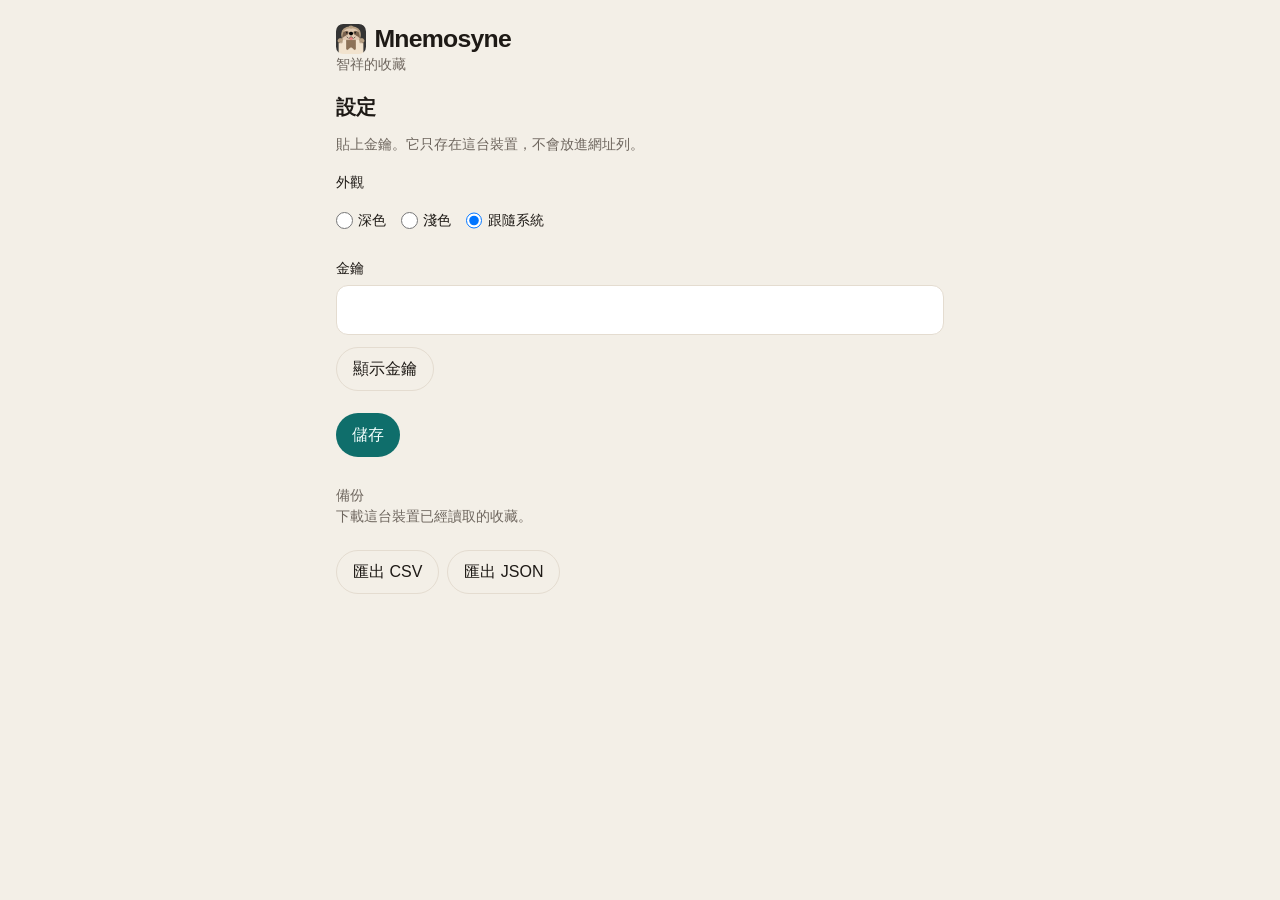
==== index.html @ 2cce24e7 "主頁面標題旁加上樹懶小圖示，sw v20" ====
<!DOCTYPE html>
<html lang="zh-Hant-TW">
<head>
  <meta charset="utf-8">
  <meta name="viewport" content="width=device-width, initial-scale=1, viewport-fit=cover">
  <meta name="theme-color" content="#0f6e6b">
  <script>
    (function () {
      var choice = 'system';
      try {
        var saved = localStorage.getItem('mnemosyne.theme');
        if (saved === 'dark' || saved === 'light' || saved === 'system') choice = saved;
      } catch (err) {}
      var dark = choice === 'dark' || (choice !== 'light' && matchMedia('(prefers-color-scheme: dark)').matches);
      document.documentElement.setAttribute('data-theme', dark ? 'dark' : 'light');
      var meta = document.querySelector('meta[name="theme-color"]');
      if (meta) meta.setAttribute('content', dark ? '#141210' : '#0f6e6b');
    })();
  </script>
  <meta name="description" content="Mnemosyne，個人連結收藏。">
  <meta name="mobile-web-app-capable" content="yes">
  <meta name="apple-mobile-web-app-capable" content="yes">
  <meta name="apple-mobile-web-app-title" content="Mnemosyne">
  <title>Mnemosyne</title>
  <link rel="icon" href="./favicon.ico" sizes="any">
  <link rel="icon" type="image/png" sizes="32x32" href="./icons/favicon-32.png">
  <link rel="apple-touch-icon" href="./icons/icon-192.png">
  <link rel="manifest" href="./manifest.json">
  <link rel="stylesheet" href="./styles.css">
</head>
<body>
  <div class="wrap">
    <header>
      <div>
        <h1 class="brand"><img src="./icons/logo-96.png" alt="" width="32" height="32">Mnemosyne</h1>
        <p class="sub">智祥的收藏</p>
      </div>
      <div class="header-actions">
        <button type="button" id="nav-back" class="ghost" hidden>返回</button>
        <button type="button" id="nav-add" class="ghost" hidden>新增</button>
        <button type="button" id="nav-settings" class="ghost">設定</button>
      </div>
    </header>

    <div id="banner" class="banner" role="status" hidden>
      <span id="banner-text"></span>
      <button type="button" id="banner-edit" class="ghost" hidden>編輯</button>
    </div>

    <section id="view-list" hidden>
      <div id="list-tools" hidden>
        <input id="search" type="search" placeholder="搜尋標題、摘要、備註、分類或標籤" autocomplete="off" enterkeyhint="search">
        <div class="sort-row">
          <label for="sort">排序</label>
          <select id="sort">
            <option value="newest">最新</option>
            <option value="oldest">最舊</option>
            <option value="title">標題</option>
          </select>
        </div>
        <p class="hint filter-label">平台</p>
        <div id="platform-filters" class="chips"></div>
        <p class="hint filter-label">分類</p>
        <div id="category-filters" class="chips"></div>
        <div id="active-filters" class="chips" hidden></div>
        <p id="result-count" class="hint"></p>
      </div>
      <p id="list-status" class="hint" role="status" hidden></p>
      <div id="empty" class="empty" hidden>
        <p id="empty-text">還沒有收藏。</p>
        <button type="button" id="empty-add">新增第一則</button>
        <button type="button" id="clear-filters" class="ghost" hidden>清除條件</button>
      </div>
      <div id="cards"></div>
      <button type="button" id="show-more" class="ghost show-more" hidden>顯示更多</button>
    </section>

    <div id="view-form" class="modal" hidden>
      <div class="modal-card" role="dialog" aria-modal="true" aria-labelledby="form-heading">
        <div class="modal-head">
          <h2 id="form-heading">編輯書籤</h2>
          <button type="button" id="form-close" class="ghost icon-close" aria-label="關閉">×</button>
        </div>
        <form id="item-form">
          <div class="modal-body">
            <label for="item-url">URL</label>
            <div class="url-line">
              <input id="item-url" name="url" type="url" inputmode="url" autocomplete="off" spellcheck="false" placeholder="https://" required>
              <button type="button" id="paste-btn" class="ghost" title="貼上剪貼簿內容">貼上</button>
              <button type="button" id="preview-btn" class="ghost">抓取資訊</button>
            </div>
            <p id="preview-status" class="hint field-note" role="status" hidden></p>

            <label for="item-title">標題</label>
            <input id="item-title" name="title" type="text" autocomplete="off">

            <label for="item-summary">描述</label>
            <textarea id="item-summary" name="summary" rows="4"></textarea>

            <section class="form-card">
              <div class="field-head">
                <span id="category-label">分類</span>
                <button type="button" id="new-category" class="ghost">新增分類</button>
              </div>
              <input id="category-search" type="search" placeholder="搜尋分類" autocomplete="off" aria-labelledby="category-label">
              <div id="category-list" class="cat-list" role="group" aria-labelledby="category-label"></div>
              <div id="chosen-category" class="chosen" hidden></div>
              <input id="item-category" name="category" type="hidden">
            </section>

            <section class="form-card">
              <label for="item-note">筆記</label>
              <textarea id="item-note" name="note" rows="3" placeholder="新增筆記..."></textarea>
            </section>

            <section class="form-card">
              <div class="field-head">
                <span id="tag-label">標籤</span>
                <button type="button" id="new-tag" class="ghost">新增標籤</button>
              </div>
              <div id="new-tag-row" class="new-tag-row" hidden>
                <input id="new-tag-name" type="text" placeholder="新標籤" autocomplete="off" aria-labelledby="tag-label">
                <button type="button" id="new-tag-add" class="ghost">加入</button>
              </div>
              <input id="tag-search" type="search" placeholder="搜尋標籤" autocomplete="off" aria-labelledby="tag-label">
              <div id="tag-list" class="cat-list" role="group" aria-labelledby="tag-label"></div>
              <p id="tag-empty" class="tag-empty" hidden>尚未建立標籤</p>
              <input id="item-tags" name="tags" type="hidden">
            </section>

            <p id="form-message" class="banner" role="status" hidden></p>
            <button type="button" id="form-delete" class="danger" hidden>刪除</button>
          </div>
          <div class="modal-foot">
            <button type="button" id="form-cancel" class="ghost">取消</button>
            <button type="submit" id="save-btn">儲存</button>
          </div>
        </form>
      </div>
    </div>

    <section id="view-settings" hidden>
      <h2>設定</h2>
      <p class="hint">貼上金鑰。它只存在這台裝置，不會放進網址列。</p>
      <fieldset class="theme-choice">
        <legend>外觀</legend>
        <label><input type="radio" name="theme" value="dark"> 深色</label>
        <label><input type="radio" name="theme" value="light"> 淺色</label>
        <label><input type="radio" name="theme" value="system" checked> 跟隨系統</label>
      </fieldset>
      <form id="settings-form" autocomplete="off">
        <label for="secret-key">金鑰</label>
        <input id="secret-key" name="secret-key" type="password" spellcheck="false" autocomplete="off" required>
        <button type="button" id="toggle-key" class="ghost">顯示金鑰</button>
        <p id="settings-message" class="banner" role="status" hidden></p>
        <div class="form-actions">
          <button type="submit">儲存</button>
          <button type="button" id="clear-settings" class="ghost" hidden>清除這台裝置上的設定</button>
        </div>
      </form>
      <div class="backup">
        <p class="hint filter-label">備份</p>
        <p class="hint">下載這台裝置已經讀取的收藏。</p>
        <div class="form-actions">
          <button type="button" id="export-csv" class="ghost">匯出 CSV</button>
          <button type="button" id="export-json" class="ghost">匯出 JSON</button>
        </div>
        <p id="export-message" class="hint" role="status" hidden></p>
      </div>
    </section>
  </div>

  <div id="confirm" class="confirm" hidden>
    <div class="confirm-card" role="dialog" aria-modal="true" aria-labelledby="confirm-text">
      <p id="confirm-text">要刪除這則收藏嗎？</p>
      <p class="hint">刪除後不會留在清單裡。</p>
      <div class="form-actions">
        <button type="button" id="confirm-delete" class="danger">刪除</button>
        <button type="button" id="confirm-cancel" class="ghost">取消</button>
      </div>
    </div>
  </div>

  <div id="category-dialog" class="confirm" hidden>
    <form id="category-form" class="confirm-card">
      <h2>新增分類</h2>
      <label for="new-cat-name">分類名稱</label>
      <input id="new-cat-name" type="text" placeholder="例如：科技、設計..." autocomplete="off" required>
      <label for="new-cat-parent">父分類</label>
      <select id="new-cat-parent">
        <option value="">未分類</option>
      </select>
      <p class="hint filter-label">顏色</p>
      <div id="swatches" class="swatches"></div>
      <label for="new-cat-hex">自訂顏色</label>
      <input id="new-cat-hex" type="text" value="#3d8195" spellcheck="false" autocomplete="off" inputmode="text">
      <p class="hint filter-label">預覽</p>
      <p id="cat-preview" class="cat-chip">例如：科技、設計...</p>
      <p id="category-dialog-message" class="banner" role="status" hidden></p>
      <div class="form-actions">
        <button type="button" id="cat-cancel" class="ghost">取消</button>
        <button type="submit" id="cat-create">建立</button>
      </div>
    </form>
  </div>

  <script src="./app.js"></script>
</body>
</html>
---- styles.css ----
:root {
  --bg: #f3efe7;
  --card: #fffdf9;
  --ink: #1e1a16;
  --muted: #6f675f;
  --line: #e4dcd0;
  --accent: #0f6e6b;
  --accent-ink: #f4fffe;
  --danger: #8d2f2f;
  --chip: #efe8dc;
  --surface: #fff;
  --summary: #3d3833;
  --note: #f6f1e8;
  --banner: #fff1ee;
  --banner-ink: #6e2424;
  --ok: #e7f4f1;
  --ok-ink: #0e4f4b;
  --overlay: rgba(30, 26, 22, 0.45);
  --shadow: 0 1px 2px rgba(40, 30, 20, 0.05), 0 10px 28px rgba(40, 30, 20, 0.06);
  color-scheme: light;
  background: var(--bg);
}

:root[data-theme="dark"] {
  --bg: #141210;
  --card: #221e1a;
  --ink: #f6f1ea;
  --muted: #c4b8ab;
  --line: #433c35;
  --accent: #3cafa8;
  --accent-ink: #062221;
  --danger: #e07a72;
  --chip: #3a332d;
  --surface: #2c2723;
  --summary: #e6ddd3;
  --note: #2a251f;
  --banner: #3c2422;
  --banner-ink: #ffd5cf;
  --ok: #163632;
  --ok-ink: #c9f3ec;
  --overlay: rgba(0, 0, 0, 0.62);
  --shadow: 0 1px 2px rgba(0, 0, 0, 0.35), 0 10px 28px rgba(0, 0, 0, 0.4);
  color-scheme: dark;
}

* { box-sizing: border-box; }

html, body { margin: 0; }

body {
  min-height: 100vh;
  background: var(--bg);
  color: var(--ink);
  font-family: "Noto Sans TC", "PingFang TC", "Microsoft JhengHei", "WenQuanYi Micro Hei", sans-serif;
  font-size: 16px;
  line-height: 1.5;
  padding-left: env(safe-area-inset-left);
  padding-right: env(safe-area-inset-right);
}

button, input, textarea { font: inherit; color: inherit; }

button { cursor: pointer; }

.wrap {
  width: min(40rem, 100%);
  margin: 0 auto;
  padding: 1rem 1rem calc(2.5rem + env(safe-area-inset-bottom));
}

header {
  display: flex;
  align-items: flex-end;
  justify-content: space-between;
  gap: 0.75rem;
  margin-bottom: 1rem;
}

h1, h2, p { margin: 0; }

h1 {
  font-size: 1.55rem;
  letter-spacing: -0.03em;
  line-height: 1.2;
}

h1.brand { display: flex; align-items: center; gap: 0.5rem; }
h1.brand img { width: 1.9rem; height: 1.9rem; border-radius: 0.45rem; flex: none; }

h2 { font-size: 1.25rem; margin-bottom: 0.75rem; }

.sub, .hint { color: var(--muted); font-size: 0.9rem; }

.header-actions, .form-actions, .card-actions {
  display: flex;
  flex-wrap: wrap;
  gap: 0.5rem;
}

button {
  border: 0;
  border-radius: 999px;
  min-height: 44px;
  padding: 0.55rem 1rem;
  background: var(--accent);
  color: var(--accent-ink);
}

button.ghost {
  background: transparent;
  color: var(--ink);
  border: 1px solid var(--line);
}

button.danger { background: var(--danger); color: #fff; }

button:disabled { opacity: 0.6; cursor: default; }

:focus-visible {
  outline: 2px solid var(--accent);
  outline-offset: 2px;
}

.banner {
  display: flex;
  align-items: center;
  justify-content: space-between;
  gap: 0.75rem;
  background: var(--banner);
  color: var(--banner-ink);
  border-radius: 12px;
  padding: 0.75rem 0.9rem;
  margin: 0 0 1rem;
}

.banner button { margin: 0; min-height: 36px; }

.banner.ok {
  background: var(--ok);
  color: var(--ok-ink);
}

label {
  display: block;
  margin: 0.95rem 0 0.35rem;
  font-size: 0.9rem;
}

input, textarea, select {
  display: block;
  width: 100%;
  padding: 0.75rem 0.85rem;
  border: 1px solid var(--line);
  border-radius: 12px;
  background: var(--surface);
  color: var(--ink);
}

textarea { resize: vertical; }

#toggle-key { margin-top: 0.75rem; }

.url-actions { margin-top: 0.85rem; }

.field-note { margin-top: 0.55rem; }

.form-actions { margin-top: 1.35rem; }

.backup { margin-top: 1.75rem; }

.sort-row {
  display: flex;
  align-items: center;
  gap: 0.5rem;
  margin-top: 0.7rem;
}

.sort-row label { margin: 0; }

.sort-row select {
  width: auto;
  min-height: 44px;
  padding: 0.4rem 0.8rem;
  border-radius: 999px;
  background: var(--surface);
  color: var(--ink);
}

.theme-choice {
  border: 0;
  margin: 1rem 0 0;
  padding: 0;
  display: flex;
  flex-wrap: wrap;
  gap: 0.45rem 0.9rem;
}

.theme-choice legend {
  padding: 0;
  margin-bottom: 0.35rem;
  font-size: 0.9rem;
}

.theme-choice label {
  display: flex;
  align-items: center;
  gap: 0.35rem;
  margin: 0;
  min-height: 44px;
}

.theme-choice input {
  width: 1.05rem;
  height: 1.05rem;
  margin: 0;
  flex: 0 0 auto;
  padding: 0;
}

.filter-label { margin-top: 0.75rem; }

.chips {
  display: flex;
  flex-wrap: wrap;
  gap: 0.4rem;
  margin-top: 0.4rem;
}

button.chip, button.tag {
  min-height: 36px;
  padding: 0.2rem 0.7rem;
  background: var(--surface);
  color: var(--ink);
  border: 1px solid var(--line);
  font-size: 0.85rem;
}

button.tag {
  background: var(--chip);
  border: 0;
  font-size: 0.82rem;
}

button.chip.is-on, button.tag.is-on {
  background: var(--accent);
  color: var(--accent-ink);
  border-color: var(--accent);
}

.chip .count { opacity: 0.72; margin-left: 0.2rem; }

#result-count { margin-top: 0.7rem; }

.show-more {
  width: 100%;
  margin-top: 0.4rem;
}

#search { margin-top: 0.1rem; }

.card {
  background: var(--card);
  border-radius: 18px;
  padding: 0.95rem 1rem 1rem;
  margin-bottom: 0.75rem;
  box-shadow: var(--shadow);
}

.card-top {
  display: flex;
  align-items: flex-start;
  gap: 0.75rem;
}

.card-main { min-width: 0; flex: 1; }

.thumb {
  width: 88px;
  height: 88px;
  flex: 0 0 88px;
  border-radius: 10px;
  overflow: hidden;
  background: #1c1917;
}

.thumb img {
  width: 100%;
  height: 100%;
  display: block;
}

.thumb-photo { object-fit: cover; }

.thumb-icon {
  object-fit: contain;
  padding: 8px;
  box-sizing: border-box;
  background: #1c1917;
}

.meta {
  display: flex;
  align-items: center;
  justify-content: space-between;
  gap: 0.75rem;
  margin-bottom: 0.45rem;
}

.meta time { color: var(--muted); font-size: 0.82rem; }

.badge {
  display: inline-flex;
  align-items: center;
  border-radius: 999px;
  padding: 0.12rem 0.55rem;
  font-size: 0.75rem;
  font-weight: 600;
  background: var(--chip);
}

.badge.threads, .badge.x { background: #1c1917; color: #fff; }
.badge.instagram { background: #f8e4ef; color: #9d2d64; }
.badge.facebook { background: #e7f0ff; color: #1457b8; }
.badge.web { background: #e5f3f1; color: #0e6e6b; }

.title {
  color: inherit;
  font-size: 1.08rem;
  font-weight: 600;
  text-decoration: none;
  overflow-wrap: anywhere;
}

.title:hover { text-decoration: underline; }

.summary {
  margin-top: 0.4rem;
  color: var(--summary);
  display: -webkit-box;
  -webkit-line-clamp: 2;
  -webkit-box-orient: vertical;
  overflow: hidden;
}

.note {
  margin-top: 0.65rem;
  padding: 0.5rem 0.7rem;
  background: var(--note);
  color: var(--ink);
  border-radius: 10px;
  overflow-wrap: anywhere;
}

.category {
  display: flex;
  flex-wrap: wrap;
  gap: 0.35rem;
  margin-top: 0.55rem;
}

.field-head {
  display: flex;
  align-items: center;
  justify-content: space-between;
  gap: 0.5rem;
  margin-top: 0.95rem;
}

.field-head button { min-height: 36px; }

.chosen {
  display: flex;
  flex-wrap: wrap;
  gap: 0.35rem;
  margin: 0.35rem 0 0.55rem;
}

.cat-list {
  max-height: 220px;
  overflow: auto;
  margin-top: 0.45rem;
  border: 1px solid var(--line);
  border-radius: 12px;
  background: var(--surface);
}

.cat-row {
  width: 100%;
  display: flex;
  align-items: center;
  justify-content: flex-start;
  gap: 0.55rem;
  min-height: 44px;
  border: 0;
  border-radius: 0;
  background: transparent;
  color: var(--ink);
  text-align: left;
}

.cat-row.is-on { background: var(--ok); }

.cat-row input[type="checkbox"] {
  width: 1.05rem;
  height: 1.05rem;
  flex: 0 0 auto;
  margin: 0;
}

.dot {
  width: 10px;
  height: 10px;
  border-radius: 50%;
  flex: 0 0 10px;
  display: inline-block;
}

.cat-chip {
  display: inline-flex;
  align-items: center;
  border: 0;
  border-radius: 999px;
  min-height: 32px;
  padding: 0.15rem 0.7rem;
  color: #fff;
}

.swatches {
  display: flex;
  flex-wrap: wrap;
  gap: 0.45rem;
}

button.swatch {
  width: 32px;
  height: 32px;
  min-height: 32px;
  padding: 0;
  border-radius: 50%;
  border: 2px solid transparent;
}

button.swatch.is-on {
  box-shadow: 0 0 0 2px var(--card), 0 0 0 4px var(--ink);
}

#category-dialog .confirm-card {
  max-height: min(90vh, 40rem);
  overflow: auto;
}

.chip .dot { margin-right: 0.15rem; }

.tags {
  display: flex;
  flex-wrap: wrap;
  gap: 0.35rem;
  margin-top: 0.55rem;
}

.tags button.tag { border-radius: 999px; }

.card-actions { margin-top: 0.8rem; }

.empty {
  text-align: center;
  padding: 2.5rem 0.5rem 1rem;
}

.empty p { margin-bottom: 1rem; color: var(--muted); }

.confirm {
  position: fixed;
  inset: 0;
  z-index: 40;
  display: flex;
  align-items: flex-end;
  justify-content: center;
  padding: 1rem;
  background: var(--overlay);
}

.confirm[hidden], [hidden] { display: none !important; }

.confirm-card {
  width: min(100%, 24rem);
  margin-bottom: env(safe-area-inset-bottom);
  background: var(--card);
  border-radius: 18px;
  padding: 1rem;
  box-shadow: var(--shadow);
}

.confirm-card p + p { margin-top: 0.35rem; }

.modal {
  position: fixed;
  inset: 0;
  z-index: 30;
  display: flex;
  align-items: center;
  justify-content: center;
  padding: 1.25rem;
  background: var(--overlay);
}

.modal-card {
  width: min(40rem, 100%);
  max-height: min(92vh, 52rem);
  display: flex;
  flex-direction: column;
  background: var(--card);
  color: var(--ink);
  border-radius: 16px;
  box-shadow: var(--shadow);
  overflow: hidden;
}

.modal-card h2 { margin: 0; }

#item-form {
  display: flex;
  flex-direction: column;
  min-height: 0;
  flex: 1;
}

.modal-head,
.modal-foot {
  display: flex;
  align-items: center;
  justify-content: space-between;
  gap: 0.75rem;
  padding: 0.85rem 1rem;
  border-bottom: 1px solid var(--line);
  background: var(--card);
  flex: 0 0 auto;
}

.modal-foot {
  border-bottom: 0;
  border-top: 1px solid var(--line);
  justify-content: flex-end;
}

.modal-foot button { margin: 0; }

.modal-body {
  overflow: auto;
  padding: 0.35rem 1rem 1rem;
}

.icon-close {
  min-height: 36px;
  min-width: 36px;
  padding: 0;
  font-size: 1.4rem;
  line-height: 1;
}

.url-line,
.new-tag-row {
  display: flex;
  align-items: center;
  gap: 0.5rem;
}

.url-line input,
.new-tag-row input { flex: 1; min-width: 0; }

.url-line button,
.new-tag-row button {
  flex: 0 0 auto;
  margin: 0;
}

.form-card {
  margin-top: 0.95rem;
  padding: 0.85rem;
  border: 1px solid var(--line);
  border-radius: 12px;
  background: var(--bg);
}

.form-card .field-head { margin-top: 0; }

.form-card > label:first-child { margin-top: 0; }

.tag-empty {
  margin: 0.45rem 0 0;
  padding: 0.9rem 0.5rem;
  text-align: center;
  color: var(--muted);
  border: 1px dashed var(--line);
  border-radius: 10px;
}

#form-delete { margin-top: 1rem; }

@media (max-width: 480px) {
  .modal {
    padding: 0;
    align-items: stretch;
  }

  .modal-card {
    width: 100%;
    height: 100%;
    max-height: none;
    border-radius: 0;
  }
}

@media (max-width: 480px) {
  .thumb {
    width: 72px;
    height: 72px;
    flex-basis: 72px;
  }
}

@media (min-width: 700px) {
  .wrap { padding-top: 1.5rem; }
  .confirm { align-items: center; }
}
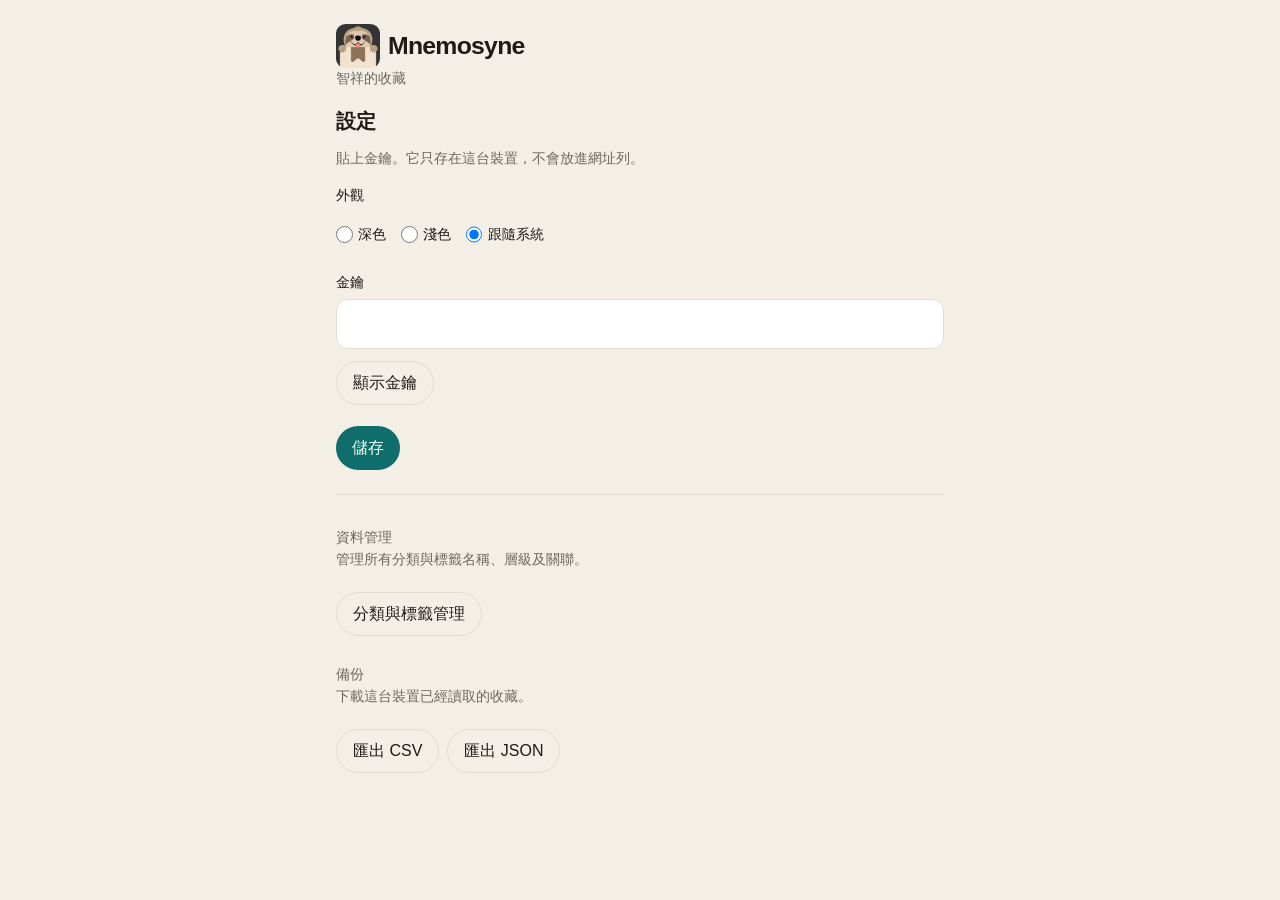
==== commit 15f893d9: "新增分類與標籤管理頁（Antigravity 製作），sw v24" ====
--- a/index.html
+++ b/index.html
@@ -38,6 +38,7 @@
       <div class="header-actions">
         <button type="button" id="nav-back" class="ghost" hidden>返回</button>
         <button type="button" id="nav-add" class="ghost" hidden>新增</button>
+        <button type="button" id="nav-manage" class="ghost">管理</button>
         <button type="button" id="nav-settings" class="ghost">設定</button>
       </div>
     </header>
@@ -158,6 +159,13 @@
           <button type="button" id="clear-settings" class="ghost" hidden>清除這台裝置上的設定</button>
         </div>
       </form>
+      <div class="settings-manage">
+        <p class="hint filter-label">資料管理</p>
+        <p class="hint">管理所有分類與標籤名稱、層級及關聯。</p>
+        <div class="form-actions">
+          <button type="button" id="settings-to-manage" class="ghost">分類與標籤管理</button>
+        </div>
+      </div>
       <div class="backup">
         <p class="hint filter-label">備份</p>
         <p class="hint">下載這台裝置已經讀取的收藏。</p>
@@ -166,6 +174,30 @@
           <button type="button" id="export-json" class="ghost">匯出 JSON</button>
         </div>
         <p id="export-message" class="hint" role="status" hidden></p>
+      </div>
+    </section>
+
+    <section id="view-manage" hidden>
+      <h2>分類與標籤管理</h2>
+
+      <div class="manage-section">
+        <div class="manage-head">
+          <h3>分類</h3>
+          <button type="button" id="manage-new-category" class="ghost">新增分類</button>
+        </div>
+        <div id="manage-category-list" class="manage-list"></div>
+      </div>
+
+      <div class="manage-section">
+        <div class="manage-head">
+          <h3>標籤</h3>
+        </div>
+        <div class="manage-tag-add-row">
+          <input id="manage-new-tag-name" type="text" placeholder="新標籤名稱" autocomplete="off">
+          <button type="button" id="manage-new-tag-add" class="ghost">新增標籤</button>
+        </div>
+        <input id="manage-tag-search" type="search" placeholder="搜尋標籤" autocomplete="off">
+        <div id="manage-tag-list" class="manage-list"></div>
       </div>
     </section>
   </div>
@@ -183,7 +215,7 @@
 
   <div id="category-dialog" class="confirm" hidden>
     <form id="category-form" class="confirm-card">
-      <h2>新增分類</h2>
+      <h2 id="cat-dialog-title">新增分類</h2>
       <label for="new-cat-name">分類名稱</label>
       <input id="new-cat-name" type="text" placeholder="例如：科技、設計..." autocomplete="off" required>
       <label for="new-cat-parent">父分類</label>
@@ -204,6 +236,20 @@
     </form>
   </div>
 
+  <div id="tag-dialog" class="confirm" hidden>
+    <form id="tag-form" class="confirm-card">
+      <h2>修改標籤名稱</h2>
+      <label for="edit-tag-name">標籤名稱</label>
+      <input id="edit-tag-name" type="text" autocomplete="off" required>
+      <p class="hint">若新名稱已存在，將會自動合併。</p>
+      <p id="tag-dialog-message" class="banner" role="status" hidden></p>
+      <div class="form-actions">
+        <button type="button" id="tag-cancel" class="ghost">取消</button>
+        <button type="submit" id="tag-submit">儲存</button>
+      </div>
+    </form>
+  </div>
+
   <script src="./app.js"></script>
 </body>
 </html>
--- a/styles.css
+++ b/styles.css
@@ -85,7 +85,7 @@
 }
 
 h1.brand { display: flex; align-items: center; gap: 0.5rem; }
-h1.brand img { width: 1.9rem; height: 1.9rem; border-radius: 0.45rem; flex: none; }
+h1.brand img { width: 2.75rem; height: 2.75rem; border-radius: 0.6rem; flex: none; }
 
 h2 { font-size: 1.25rem; margin-bottom: 0.75rem; }
 
@@ -623,3 +623,109 @@
   .wrap { padding-top: 1.5rem; }
   .confirm { align-items: center; }
 }
+
+.settings-manage {
+  margin-top: 1.5rem;
+  padding-top: 1.25rem;
+  border-top: 1px solid var(--line);
+}
+
+.manage-section {
+  background: var(--card);
+  border: 1px solid var(--line);
+  border-radius: 12px;
+  padding: 1.1rem;
+  margin-bottom: 1.25rem;
+}
+
+.manage-head {
+  display: flex;
+  align-items: center;
+  justify-content: space-between;
+  margin-bottom: 0.85rem;
+}
+
+.manage-head h3 {
+  margin: 0;
+  font-size: 1.15rem;
+  color: var(--ink);
+}
+
+.manage-tag-add-row {
+  display: flex;
+  gap: 0.5rem;
+  align-items: center;
+  margin-bottom: 0.75rem;
+}
+
+.manage-tag-add-row input {
+  flex: 1;
+  min-width: 0;
+}
+
+.manage-list {
+  display: flex;
+  flex-direction: column;
+  margin-top: 0.75rem;
+}
+
+.manage-item {
+  display: flex;
+  align-items: center;
+  justify-content: space-between;
+  gap: 0.6rem;
+  padding: 0.55rem 0.5rem;
+  border-bottom: 1px solid var(--line);
+  transition: background 0.12s ease;
+}
+
+.manage-item:last-child {
+  border-bottom: none;
+}
+
+.manage-item:hover {
+  background: var(--note);
+}
+
+.manage-info {
+  display: flex;
+  align-items: center;
+  gap: 0.5rem;
+  min-width: 0;
+  flex: 1;
+}
+
+.manage-name {
+  font-weight: 500;
+  color: var(--ink);
+  overflow: hidden;
+  text-overflow: ellipsis;
+  white-space: nowrap;
+}
+
+.manage-count {
+  font-size: 0.82rem;
+  color: var(--muted);
+  flex-shrink: 0;
+}
+
+.manage-actions {
+  display: flex;
+  align-items: center;
+  gap: 0.35rem;
+  flex-shrink: 0;
+}
+
+.manage-actions button {
+  margin: 0;
+  padding: 0.25rem 0.6rem;
+  min-height: 32px;
+  font-size: 0.84rem;
+}
+
+.manage-empty {
+  padding: 1rem 0;
+  color: var(--muted);
+  font-size: 0.9rem;
+  text-align: center;
+}
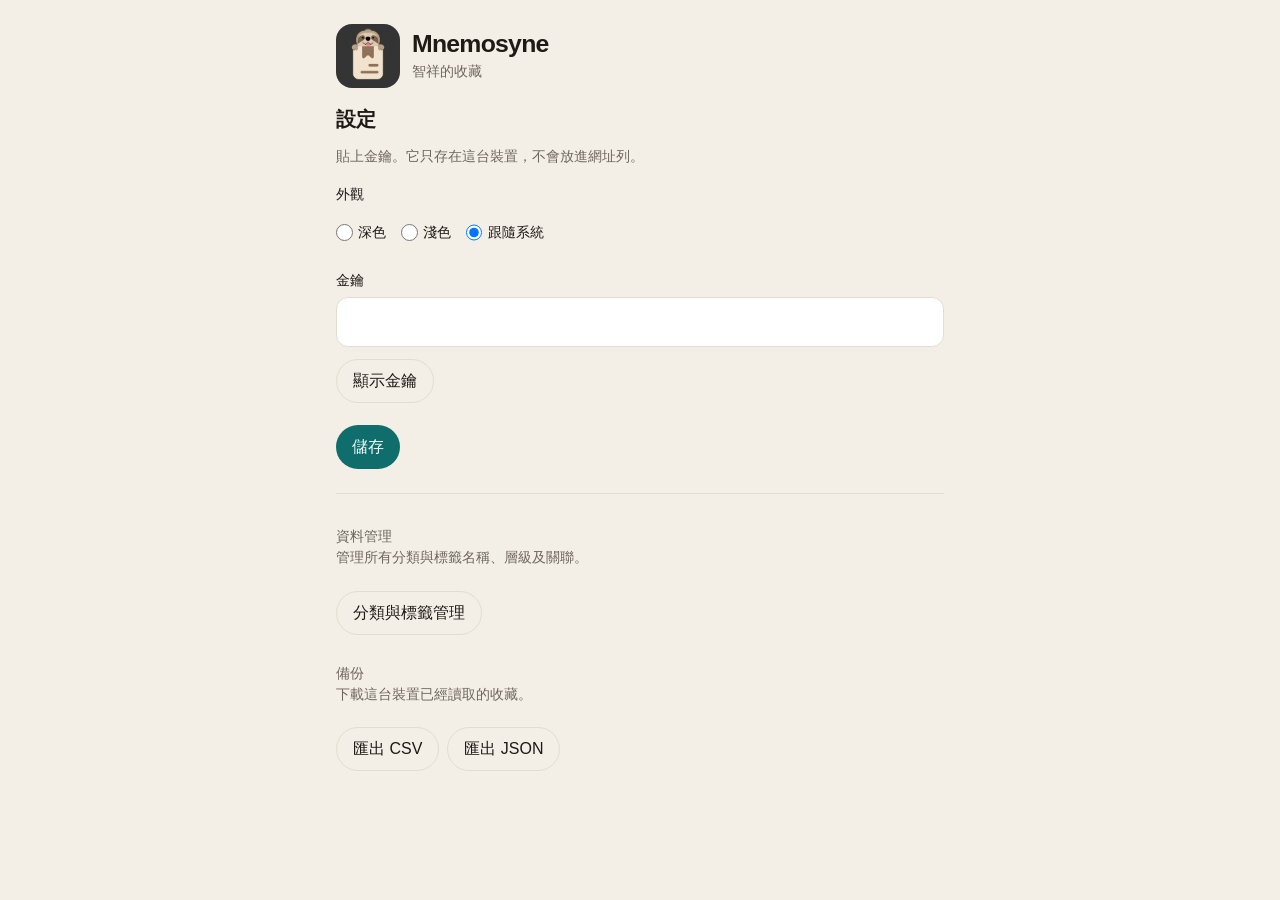
==== commit c798aa35: "首頁標題：放大樹懶圖示，智祥的收藏移到 Mnemosyne 下方" ====
--- a/index.html
+++ b/index.html
@@ -31,15 +31,18 @@
 <body>
   <div class="wrap">
     <header>
-      <div>
-        <h1 class="brand"><img src="./icons/logo-96.png" alt="" width="32" height="32">Mnemosyne</h1>
-        <p class="sub">智祥的收藏</p>
+      <div class="brand-wrap">
+        <img class="brand-logo" src="./icons/icon-192.png" alt="" width="64" height="64">
+        <div class="brand-text">
+          <h1 class="brand">Mnemosyne</h1>
+          <p class="sub">智祥的收藏</p>
+        </div>
       </div>
       <div class="header-actions">
         <button type="button" id="nav-back" class="ghost" hidden>返回</button>
-        <button type="button" id="nav-add" class="ghost" hidden>新增</button>
-        <button type="button" id="nav-manage" class="ghost">管理</button>
-        <button type="button" id="nav-settings" class="ghost">設定</button>
+        <button type="button" id="nav-add" class="icon-btn primary" aria-label="新增" title="新增" hidden><svg viewBox="0 0 24 24" aria-hidden="true"><path d="M12 5v14M5 12h14"/></svg></button>
+        <button type="button" id="nav-manage" class="icon-btn" aria-label="分類與標籤管理" title="分類與標籤管理"><svg viewBox="0 0 24 24" aria-hidden="true"><path d="M3 12V4a1 1 0 0 1 1-1h8l9 9-9 9-9-9z"/><circle cx="7.5" cy="7.5" r="1.5"/></svg></button>
+        <button type="button" id="nav-settings" class="icon-btn" aria-label="設定" title="設定"><svg viewBox="0 0 24 24" aria-hidden="true"><circle cx="12" cy="12" r="3"/><path d="M19.4 15a1.7 1.7 0 0 0 .3 1.8l.1.1a2 2 0 1 1-2.8 2.8l-.1-.1a1.7 1.7 0 0 0-1.8-.3 1.7 1.7 0 0 0-1 1.5V21a2 2 0 1 1-4 0v-.1a1.7 1.7 0 0 0-1.1-1.5 1.7 1.7 0 0 0-1.8.3l-.1.1a2 2 0 1 1-2.8-2.8l.1-.1a1.7 1.7 0 0 0 .3-1.8 1.7 1.7 0 0 0-1.5-1H3a2 2 0 1 1 0-4h.1a1.7 1.7 0 0 0 1.5-1.1 1.7 1.7 0 0 0-.3-1.8l-.1-.1a2 2 0 1 1 2.8-2.8l.1.1a1.7 1.7 0 0 0 1.8.3H9a1.7 1.7 0 0 0 1-1.5V3a2 2 0 1 1 4 0v.1a1.7 1.7 0 0 0 1 1.5 1.7 1.7 0 0 0 1.8-.3l.1-.1a2 2 0 1 1 2.8 2.8l-.1.1a1.7 1.7 0 0 0-.3 1.8V9a1.7 1.7 0 0 0 1.5 1H21a2 2 0 1 1 0 4h-.1a1.7 1.7 0 0 0-1.5 1z"/></svg></button>
       </div>
     </header>
 
--- a/styles.css
+++ b/styles.css
@@ -70,7 +70,7 @@
 
 header {
   display: flex;
-  align-items: flex-end;
+  align-items: center;
   justify-content: space-between;
   gap: 0.75rem;
   margin-bottom: 1rem;
@@ -84,8 +84,10 @@
   line-height: 1.2;
 }
 
-h1.brand { display: flex; align-items: center; gap: 0.5rem; }
-h1.brand img { width: 2.75rem; height: 2.75rem; border-radius: 0.6rem; flex: none; }
+.brand-wrap { display: flex; align-items: center; gap: 0.75rem; }
+.brand-logo { width: 4rem; height: 4rem; border-radius: 1rem; flex: none; }
+.brand-text { min-width: 0; }
+.brand-text .sub { margin-top: 0.15rem; }
 
 h2 { font-size: 1.25rem; margin-bottom: 0.75rem; }
 
@@ -729,3 +731,25 @@
   font-size: 0.9rem;
   text-align: center;
 }
+
+/* 標題列：圓形圖示按鈕 */
+header > div:first-child { min-width: 0; }
+.header-actions { flex-wrap: nowrap; align-items: center; flex: none; }
+button.icon-btn {
+  width: 44px; height: 44px; min-height: 44px; padding: 0;
+  display: inline-grid; place-items: center;
+  background: var(--card); color: var(--ink, inherit);
+  border: 1px solid var(--line);
+}
+button.icon-btn.primary { background: var(--accent); color: var(--accent-ink); border-color: var(--accent); }
+button.icon-btn svg {
+  width: 22px; height: 22px; fill: none; stroke: currentColor;
+  stroke-width: 2; stroke-linecap: round; stroke-linejoin: round;
+}
+button.icon-btn[hidden] { display: none; }
+@media (max-width: 380px) {
+  h1 { font-size: 1.35rem; }
+  .brand-logo { width: 3.4rem; height: 3.4rem; border-radius: 0.85rem; }
+  .brand-wrap { gap: 0.6rem; }
+  button.icon-btn { width: 40px; height: 40px; min-height: 40px; }
+}
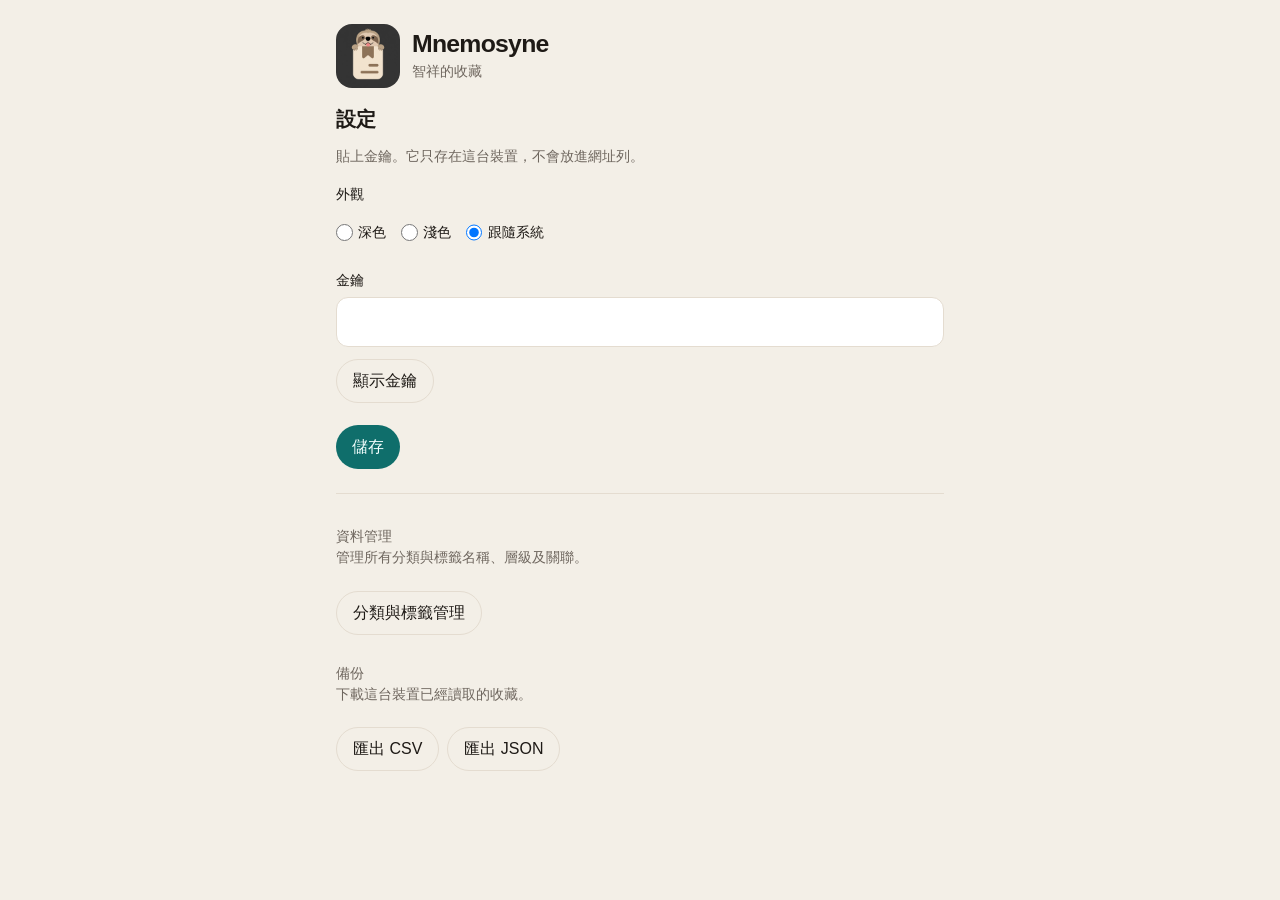
==== commit c83aa58a: "新增按鈕改成跟旁邊一樣的樣式" ====
--- a/index.html
+++ b/index.html
@@ -40,7 +40,7 @@
       </div>
       <div class="header-actions">
         <button type="button" id="nav-back" class="ghost" hidden>返回</button>
-        <button type="button" id="nav-add" class="icon-btn primary" aria-label="新增" title="新增" hidden><svg viewBox="0 0 24 24" aria-hidden="true"><path d="M12 5v14M5 12h14"/></svg></button>
+        <button type="button" id="nav-add" class="icon-btn" aria-label="新增" title="新增" hidden><svg viewBox="0 0 24 24" aria-hidden="true"><path d="M12 5v14M5 12h14"/></svg></button>
         <button type="button" id="nav-manage" class="icon-btn" aria-label="分類與標籤管理" title="分類與標籤管理"><svg viewBox="0 0 24 24" aria-hidden="true"><path d="M3 12V4a1 1 0 0 1 1-1h8l9 9-9 9-9-9z"/><circle cx="7.5" cy="7.5" r="1.5"/></svg></button>
         <button type="button" id="nav-settings" class="icon-btn" aria-label="設定" title="設定"><svg viewBox="0 0 24 24" aria-hidden="true"><circle cx="12" cy="12" r="3"/><path d="M19.4 15a1.7 1.7 0 0 0 .3 1.8l.1.1a2 2 0 1 1-2.8 2.8l-.1-.1a1.7 1.7 0 0 0-1.8-.3 1.7 1.7 0 0 0-1 1.5V21a2 2 0 1 1-4 0v-.1a1.7 1.7 0 0 0-1.1-1.5 1.7 1.7 0 0 0-1.8.3l-.1.1a2 2 0 1 1-2.8-2.8l.1-.1a1.7 1.7 0 0 0 .3-1.8 1.7 1.7 0 0 0-1.5-1H3a2 2 0 1 1 0-4h.1a1.7 1.7 0 0 0 1.5-1.1 1.7 1.7 0 0 0-.3-1.8l-.1-.1a2 2 0 1 1 2.8-2.8l.1.1a1.7 1.7 0 0 0 1.8.3H9a1.7 1.7 0 0 0 1-1.5V3a2 2 0 1 1 4 0v.1a1.7 1.7 0 0 0 1 1.5 1.7 1.7 0 0 0 1.8-.3l.1-.1a2 2 0 1 1 2.8 2.8l-.1.1a1.7 1.7 0 0 0-.3 1.8V9a1.7 1.7 0 0 0 1.5 1H21a2 2 0 1 1 0 4h-.1a1.7 1.7 0 0 0-1.5 1z"/></svg></button>
       </div>
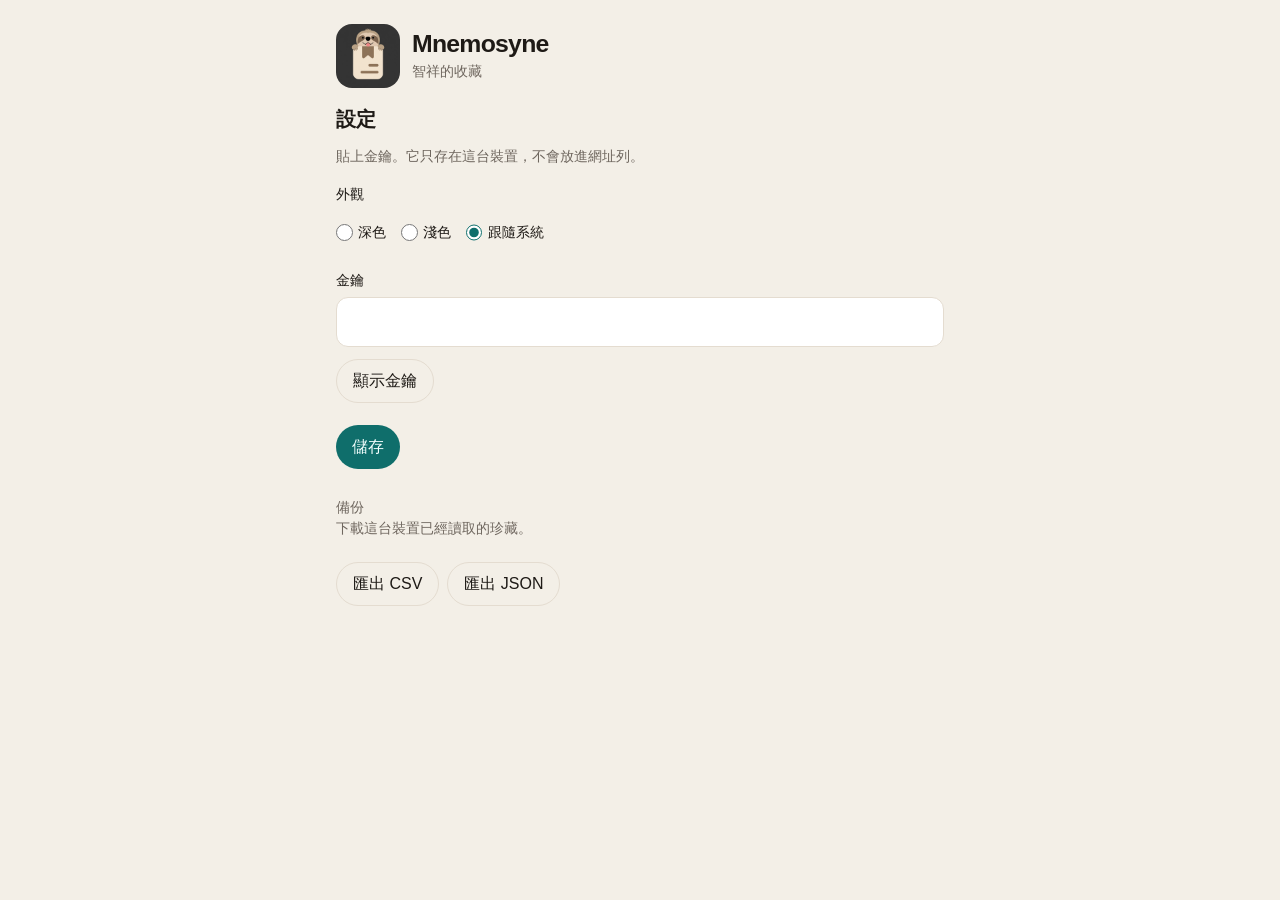
==== commit 11d18fa3: "介面調整：首頁篩選、卡片與表單更好看更好用" ====
--- a/index.html
+++ b/index.html
@@ -53,7 +53,9 @@
 
     <section id="view-list" hidden>
       <div id="list-tools" hidden>
-        <input id="search" type="search" placeholder="搜尋標題、摘要、備註、分類或標籤" autocomplete="off" enterkeyhint="search">
+        <div class="search-sticky">
+          <input id="search" type="search" placeholder="搜尋標題、摘要、備註、分類或標籤" autocomplete="off" enterkeyhint="search">
+        </div>
         <div class="sort-row">
           <label for="sort">排序</label>
           <select id="sort">
@@ -61,17 +63,21 @@
             <option value="oldest">最舊</option>
             <option value="title">標題</option>
           </select>
-        </div>
-        <p class="hint filter-label">平台</p>
-        <div id="platform-filters" class="chips"></div>
-        <p class="hint filter-label">分類</p>
-        <div id="category-filters" class="chips"></div>
+          <button type="button" id="filter-toggle" class="ghost" aria-expanded="false" aria-controls="filter-panel">篩選</button>
+          <button type="button" id="bulk-select-toggle" class="ghost">選取</button>
+        </div>
         <div id="active-filters" class="chips" hidden></div>
+        <div id="filter-panel" hidden>
+          <p class="hint filter-label">平台</p>
+          <div id="platform-filters" class="chips"></div>
+          <p class="hint filter-label">分類</p>
+          <div id="category-filters" class="chips"></div>
+        </div>
         <p id="result-count" class="hint"></p>
       </div>
       <p id="list-status" class="hint" role="status" hidden></p>
       <div id="empty" class="empty" hidden>
-        <p id="empty-text">還沒有收藏。</p>
+        <p id="empty-text">還沒有珍藏。</p>
         <button type="button" id="empty-add">新增第一則</button>
         <button type="button" id="clear-filters" class="ghost" hidden>清除條件</button>
       </div>
@@ -79,19 +85,58 @@
       <button type="button" id="show-more" class="ghost show-more" hidden>顯示更多</button>
     </section>
 
+    <div id="bulk-toolbar" class="bulk-toolbar" hidden>
+      <p id="bulk-selected-count">已選 0 則</p>
+      <div class="bulk-toolbar-actions">
+        <div class="bulk-toolbar-nav">
+          <button type="button" id="bulk-select-all" class="ghost">全選（0）</button>
+          <button type="button" id="bulk-cancel" class="ghost">取消</button>
+        </div>
+        <div class="bulk-toolbar-do">
+          <button type="button" id="bulk-category" class="ghost" disabled>分類</button>
+          <button type="button" id="bulk-tags" class="ghost" disabled>標籤</button>
+          <button type="button" id="bulk-delete" class="danger" disabled>刪除</button>
+        </div>
+      </div>
+    </div>
+
+    <div id="bulk-panel" class="modal" hidden>
+      <div class="bulk-panel-card" role="dialog" aria-modal="true" aria-labelledby="bulk-panel-title">
+        <div class="modal-head">
+          <h2 id="bulk-panel-title">批次修改</h2>
+          <button type="button" id="bulk-panel-close" class="ghost icon-close" aria-label="關閉">×</button>
+        </div>
+        <div id="bulk-category-content" class="bulk-panel-body" hidden>
+          <fieldset class="bulk-category-mode">
+            <label><input type="radio" name="bulk-category-mode" value="add" checked> 加進分類</label>
+            <label><input type="radio" name="bulk-category-mode" value="replace"> 換成這些分類</label>
+          </fieldset>
+          <div id="bulk-category-options" class="cat-list"></div>
+        </div>
+        <div id="bulk-tag-content" class="bulk-panel-body" hidden>
+          <label for="bulk-tag-input">要加入的標籤（用逗號分隔）</label>
+          <input id="bulk-tag-input" type="text" autocomplete="off" placeholder="例如：測試, AI">
+        </div>
+        <p id="bulk-panel-error" class="bulk-panel-error" role="status" hidden></p>
+        <div class="modal-foot"><button type="button" id="bulk-apply">套用</button></div>
+      </div>
+    </div>
+
     <div id="view-form" class="modal" hidden>
       <div class="modal-card" role="dialog" aria-modal="true" aria-labelledby="form-heading">
         <div class="modal-head">
-          <h2 id="form-heading">編輯書籤</h2>
+          <h2 id="form-heading">編輯珍藏</h2>
           <button type="button" id="form-close" class="ghost icon-close" aria-label="關閉">×</button>
         </div>
         <form id="item-form">
           <div class="modal-body">
-            <label for="item-url">URL</label>
-            <div class="url-line">
+            <label for="item-url">連結</label>
+            <div class="url-field">
               <input id="item-url" name="url" type="url" inputmode="url" autocomplete="off" spellcheck="false" placeholder="https://" required>
-              <button type="button" id="paste-btn" class="ghost" title="貼上剪貼簿內容">貼上</button>
-              <button type="button" id="preview-btn" class="ghost">抓取資訊</button>
+              <div class="url-actions">
+                <button type="button" id="paste-btn" class="ghost" title="貼上剪貼簿內容">貼上</button>
+                <button type="button" id="preview-btn" class="ghost">抓取資訊</button>
+              </div>
             </div>
             <p id="preview-status" class="hint field-note" role="status" hidden></p>
 
@@ -99,7 +144,7 @@
             <input id="item-title" name="title" type="text" autocomplete="off">
 
             <label for="item-summary">描述</label>
-            <textarea id="item-summary" name="summary" rows="4"></textarea>
+            <textarea id="item-summary" name="summary" rows="2"></textarea>
 
             <section class="form-card">
               <div class="field-head">
@@ -162,16 +207,9 @@
           <button type="button" id="clear-settings" class="ghost" hidden>清除這台裝置上的設定</button>
         </div>
       </form>
-      <div class="settings-manage">
-        <p class="hint filter-label">資料管理</p>
-        <p class="hint">管理所有分類與標籤名稱、層級及關聯。</p>
-        <div class="form-actions">
-          <button type="button" id="settings-to-manage" class="ghost">分類與標籤管理</button>
-        </div>
-      </div>
       <div class="backup">
         <p class="hint filter-label">備份</p>
-        <p class="hint">下載這台裝置已經讀取的收藏。</p>
+        <p class="hint">下載這台裝置已經讀取的珍藏。</p>
         <div class="form-actions">
           <button type="button" id="export-csv" class="ghost">匯出 CSV</button>
           <button type="button" id="export-json" class="ghost">匯出 JSON</button>
@@ -207,7 +245,7 @@
 
   <div id="confirm" class="confirm" hidden>
     <div class="confirm-card" role="dialog" aria-modal="true" aria-labelledby="confirm-text">
-      <p id="confirm-text">要刪除這則收藏嗎？</p>
+      <p id="confirm-text">要刪除這則珍藏嗎？</p>
       <p class="hint">刪除後不會留在清單裡。</p>
       <div class="form-actions">
         <button type="button" id="confirm-delete" class="danger">刪除</button>
@@ -223,7 +261,7 @@
       <input id="new-cat-name" type="text" placeholder="例如：科技、設計..." autocomplete="off" required>
       <label for="new-cat-parent">父分類</label>
       <select id="new-cat-parent">
-        <option value="">未分類</option>
+        <option value="">沒有（最上層）</option>
       </select>
       <p class="hint filter-label">顏色</p>
       <div id="swatches" class="swatches"></div>
--- a/styles.css
+++ b/styles.css
@@ -62,6 +62,9 @@
 
 button { cursor: pointer; }
 
+input[type="radio"],
+input[type="checkbox"] { accent-color: var(--accent); }
+
 .wrap {
   width: min(40rem, 100%);
   margin: 0 auto;
@@ -260,13 +263,89 @@
 
 #search { margin-top: 0.1rem; }
 
+.search-sticky {
+  position: sticky;
+  top: 0;
+  z-index: 15;
+  background: var(--bg);
+  padding: 0.15rem 0 0.45rem;
+  margin: 0 -0.25rem;
+  padding-left: 0.25rem;
+  padding-right: 0.25rem;
+}
+
+#filter-toggle.is-on,
+#filter-toggle[aria-expanded="true"] {
+  background: var(--accent);
+  color: var(--accent-ink);
+  border-color: var(--accent);
+}
+
+#filter-panel { margin-top: 0.15rem; }
+
 .card {
+  position: relative;
   background: var(--card);
   border-radius: 18px;
   padding: 0.95rem 1rem 1rem;
   margin-bottom: 0.75rem;
   box-shadow: var(--shadow);
 }
+
+.card.is-selecting { cursor: pointer; padding-left: 3.25rem; }
+.card.is-selected { outline: 2px solid var(--accent); outline-offset: 1px; }
+.selection-check {
+  position: absolute;
+  left: 0.9rem;
+  top: 1rem;
+  width: 1.55rem;
+  height: 1.55rem;
+  display: grid;
+  place-items: center;
+  border: 2px solid var(--muted);
+  border-radius: 50%;
+  color: var(--accent-ink);
+  font-size: 0.95rem;
+  font-weight: 700;
+}
+.card.is-selected .selection-check { background: var(--accent); border-color: var(--accent); }
+.card.is-selecting .card-actions { display: none; }
+
+.bulk-toolbar {
+  position: fixed;
+  z-index: 25;
+  right: 0;
+  bottom: 0;
+  left: 0;
+  padding: 0.7rem max(0.75rem, env(safe-area-inset-right)) calc(0.7rem + env(safe-area-inset-bottom)) max(0.75rem, env(safe-area-inset-left));
+  background: var(--card);
+  border-top: 1px solid var(--line);
+  box-shadow: var(--shadow);
+}
+.bulk-toolbar p { margin: 0 0 0.45rem; color: var(--muted); font-size: 0.88rem; }
+.bulk-toolbar-actions { display: flex; flex-direction: column; gap: 0.4rem; }
+.bulk-toolbar-nav,
+.bulk-toolbar-do { display: flex; flex-wrap: wrap; gap: 0.4rem; }
+.bulk-toolbar-nav button,
+.bulk-toolbar-do button { min-height: 40px; padding: 0.4rem 0.7rem; flex: 1; }
+.bulk-panel-card {
+  width: min(34rem, 100%);
+  max-height: min(85vh, 42rem);
+  display: flex;
+  flex-direction: column;
+  overflow: hidden;
+  border-radius: 18px;
+  background: var(--card);
+  color: var(--ink);
+  box-shadow: var(--shadow);
+}
+.bulk-panel-body { overflow: auto; padding: 0.5rem 1rem 1rem; }
+.bulk-category-mode { display: flex; flex-wrap: wrap; gap: 0.4rem 1rem; border: 0; padding: 0.25rem 0 0.75rem; }
+.bulk-category-mode label, .bulk-category-option { display: flex; align-items: center; gap: 0.55rem; margin: 0; }
+.bulk-category-mode input, .bulk-category-option input { width: auto; min-height: 24px; margin: 0; accent-color: var(--accent); }
+.bulk-category-option { min-height: 42px; padding: 0.35rem 0.1rem; border-bottom: 1px solid var(--line); }
+.bulk-panel-error { margin: 0 1rem 0.75rem; color: var(--danger); }
+body.is-bulk-selecting { padding-bottom: 8rem; }
 
 .card-top {
   display: flex;
@@ -282,7 +361,7 @@
   flex: 0 0 88px;
   border-radius: 10px;
   overflow: hidden;
-  background: #1c1917;
+  background: var(--chip);
 }
 
 .thumb img {
@@ -295,20 +374,36 @@
 
 .thumb-icon {
   object-fit: contain;
-  padding: 8px;
+  padding: 16px;
   box-sizing: border-box;
-  background: #1c1917;
+  background: var(--chip);
 }
 
 .meta {
   display: flex;
   align-items: center;
-  justify-content: space-between;
-  gap: 0.75rem;
+  flex-wrap: wrap;
+  gap: 0.3rem 0.5rem;
   margin-bottom: 0.45rem;
 }
 
-.meta time { color: var(--muted); font-size: 0.82rem; }
+.meta time {
+  color: var(--muted);
+  font-size: 0.82rem;
+  margin-left: auto;
+  white-space: nowrap;
+}
+
+.pending-badge {
+  display: inline-flex;
+  align-items: center;
+  border: 1px solid var(--line);
+  border-radius: 999px;
+  padding: 0.08rem 0.45rem;
+  color: var(--muted);
+  font-size: 0.72rem;
+  white-space: nowrap;
+}
 
 .badge {
   display: inline-flex;
@@ -331,6 +426,16 @@
   font-weight: 600;
   text-decoration: none;
   overflow-wrap: anywhere;
+  display: -webkit-box;
+  -webkit-line-clamp: 2;
+  -webkit-box-orient: vertical;
+  overflow: hidden;
+}
+
+.title-missing {
+  margin: 0.15rem 0 0;
+  color: var(--muted);
+  font-size: 0.82rem;
 }
 
 .title:hover { text-decoration: underline; }
@@ -351,6 +456,11 @@
   color: var(--ink);
   border-radius: 10px;
   overflow-wrap: anywhere;
+  white-space: pre-wrap;
+  display: -webkit-box;
+  -webkit-line-clamp: 3;
+  -webkit-box-orient: vertical;
+  overflow: hidden;
 }
 
 .category {
@@ -549,7 +659,7 @@
 
 .modal-body {
   overflow: auto;
-  padding: 0.35rem 1rem 1rem;
+  padding: 0.35rem 1rem 1.25rem;
 }
 
 .icon-close {
@@ -560,17 +670,18 @@
   line-height: 1;
 }
 
-.url-line,
+.url-field { display: flex; flex-direction: column; gap: 0.45rem; }
+.url-actions { display: flex; flex-wrap: wrap; gap: 0.45rem; }
+.url-actions button { margin: 0; min-height: 40px; padding: 0.4rem 0.85rem; }
+
 .new-tag-row {
   display: flex;
   align-items: center;
   gap: 0.5rem;
 }
 
-.url-line input,
 .new-tag-row input { flex: 1; min-width: 0; }
 
-.url-line button,
 .new-tag-row button {
   flex: 0 0 auto;
   margin: 0;
@@ -587,6 +698,18 @@
 .form-card .field-head { margin-top: 0; }
 
 .form-card > label:first-child { margin-top: 0; }
+
+#category-list.chips {
+  max-height: none;
+  overflow: visible;
+  margin-top: 0.55rem;
+  border: 0;
+  border-radius: 0;
+  background: transparent;
+  padding: 0;
+}
+
+#category-list .chip-child { margin-left: 0.7rem; }
 
 .tag-empty {
   margin: 0.45rem 0 0;
@@ -611,6 +734,15 @@
     max-height: none;
     border-radius: 0;
   }
+  #bulk-panel { align-items: flex-end; padding: 0; }
+  #bulk-panel .bulk-panel-card {
+    width: 100%;
+    max-height: 86vh;
+    margin-bottom: env(safe-area-inset-bottom);
+    border-radius: 18px 18px 0 0;
+  }
+  .bulk-toolbar-nav button,
+  .bulk-toolbar-do button { width: 100%; min-width: 0; padding-right: 0.3rem; padding-left: 0.3rem; white-space: nowrap; font-size: 0.86rem; }
 }
 
 @media (max-width: 480px) {
@@ -673,7 +805,7 @@
 
 .manage-item {
   display: flex;
-  align-items: center;
+  align-items: flex-start;
   justify-content: space-between;
   gap: 0.6rem;
   padding: 0.55rem 0.5rem;
@@ -700,9 +832,10 @@
 .manage-name {
   font-weight: 500;
   color: var(--ink);
-  overflow: hidden;
-  text-overflow: ellipsis;
-  white-space: nowrap;
+  overflow: visible;
+  white-space: normal;
+  word-break: keep-all;
+  overflow-wrap: anywhere;
 }
 
 .manage-count {
@@ -723,6 +856,12 @@
   padding: 0.25rem 0.6rem;
   min-height: 32px;
   font-size: 0.84rem;
+}
+
+.manage-actions button.danger {
+  background: transparent;
+  color: var(--danger);
+  border: 1px solid var(--line);
 }
 
 .manage-empty {
@@ -753,3 +892,9 @@
   .brand-wrap { gap: 0.6rem; }
   button.icon-btn { width: 40px; height: 40px; min-height: 40px; }
 }
+
+:root[data-theme="dark"] .badge.threads,
+:root[data-theme="dark"] .badge.x {
+  background: #3a342f;
+  color: #f6f1ea;
+}
